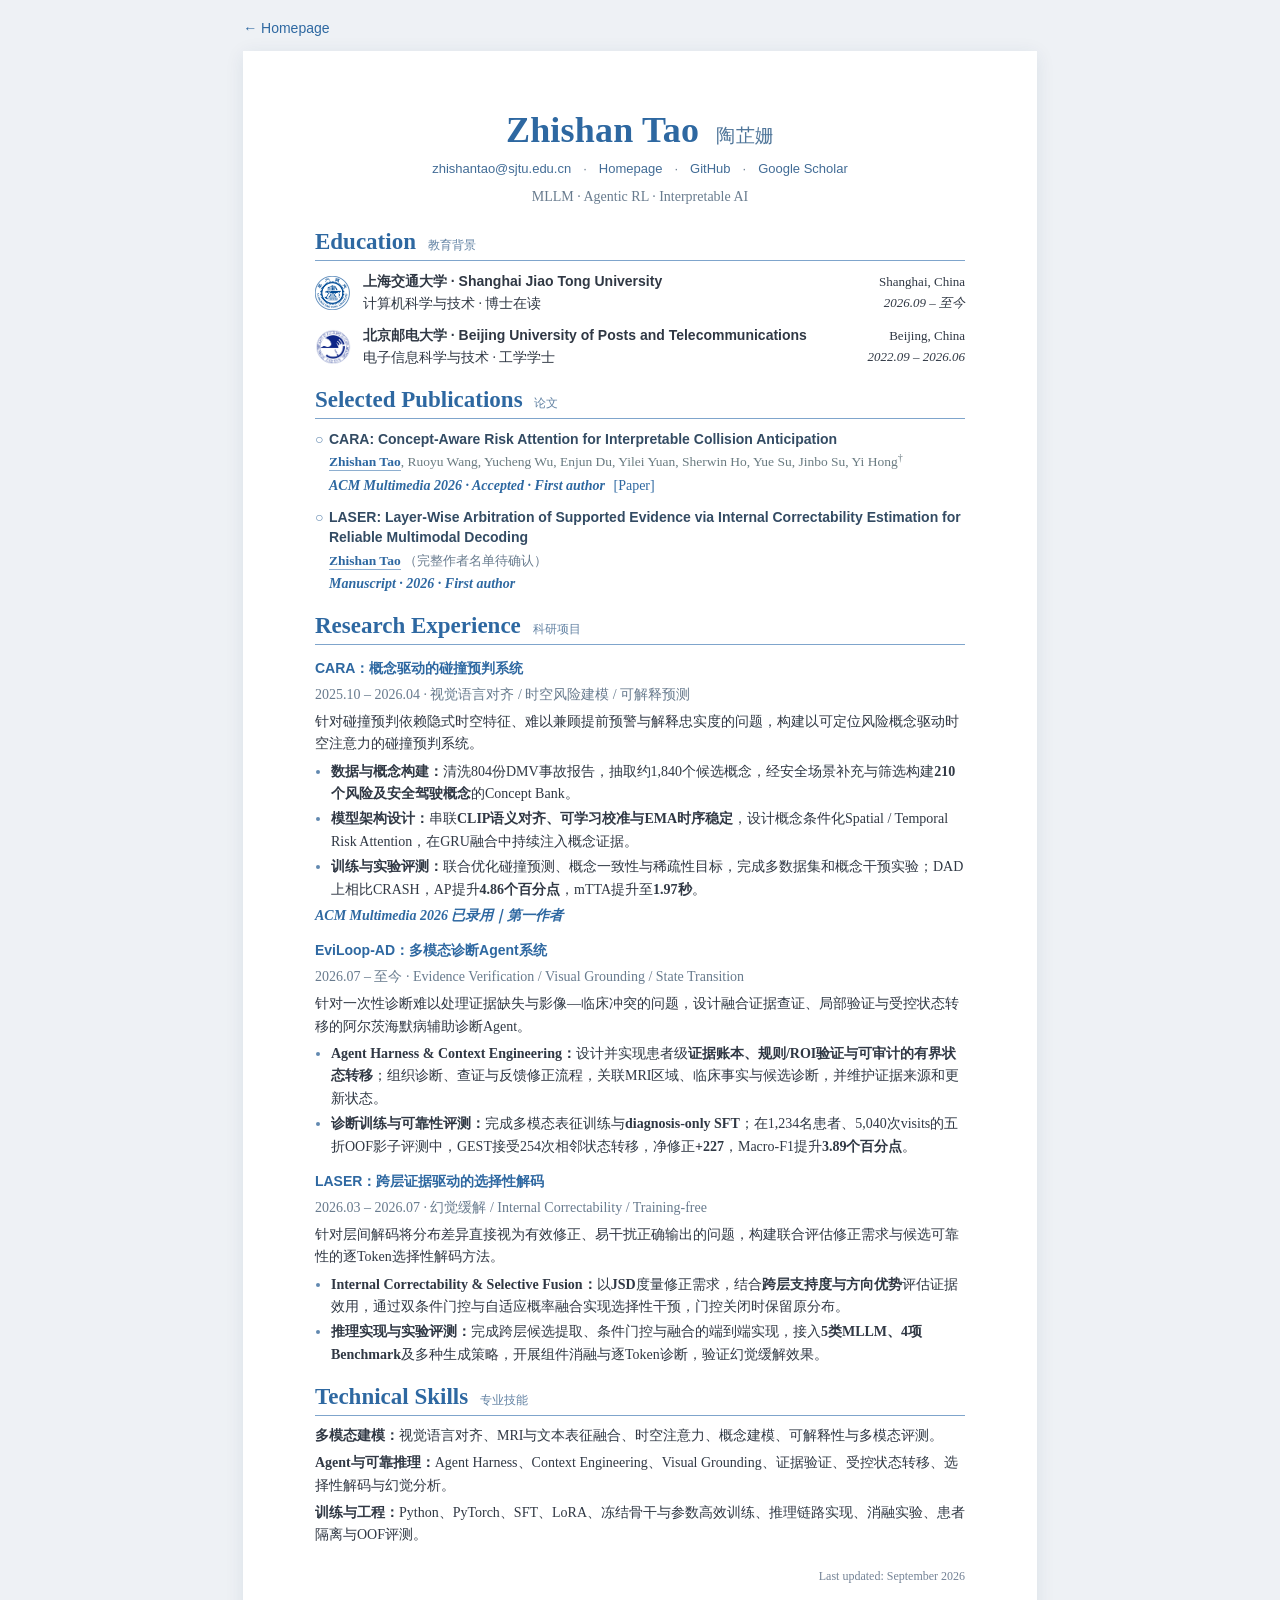
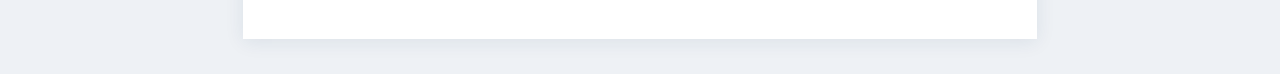
==== cv.html @ 146434f8 "Publish Zhishan Tao academic homepage" ====
<!doctype html>
<html lang="zh-CN">
<head>
  <meta charset="utf-8"><meta name="viewport" content="width=device-width, initial-scale=1">
  <meta name="description" content="陶芷姗 Zhishan Tao — 教育背景、论文、科研经历与专业技能。">
  <title>CV | Zhishan Tao</title>
  <link rel="icon" href="assets/favicon.svg"><link rel="stylesheet" href="styles.css">
</head>
<body class="resume-view">
<a class="skip-link" href="#main">跳转至简历</a>
<a class="resume-back" href="index.html">← Homepage</a>
<main id="main" class="resume-sheet">
  <header class="resume-header">
    <h1>Zhishan Tao <span>陶芷姗</span></h1>
    <div class="resume-contact"><a href="mailto:zhishantao@sjtu.edu.cn">zhishantao@sjtu.edu.cn</a><span aria-hidden="true">·</span><a href="index.html">Homepage</a><span aria-hidden="true">·</span><a href="https://github.com/Peach-mountain">GitHub</a><span aria-hidden="true">·</span><a href="https://scholar.google.com/citations?hl=zh-CN&amp;user=I8HT--kAAAAJ">Google Scholar</a></div>
    <p class="resume-focus">MLLM · Agentic RL · Interpretable AI</p>
  </header>
  <section class="resume-section">
    <h2>Education <span>教育背景</span></h2>
    <article class="resume-education"><img src="assets/sjtu-logo.png?v=blue-round" alt="上海交通大学校徽" width="36" height="36"><div><h3>上海交通大学 · Shanghai Jiao Tong University</h3><p>计算机科学与技术 · 博士在读</p></div><div class="resume-place">Shanghai, China<time>2026.09 – 至今</time></div></article>
    <article class="resume-education"><img src="assets/bupt-logo.png" alt="北京邮电大学校徽" width="36" height="36"><div><h3>北京邮电大学 · Beijing University of Posts and Telecommunications</h3><p>电子信息科学与技术 · 工学学士</p></div><div class="resume-place">Beijing, China<time>2022.09 – 2026.06</time></div></article>
  </section>
  <section class="resume-section">
    <h2>Selected Publications <span>论文</span></h2>
    <article class="resume-publication">
      <h3><a href="projects/cara.html">CARA: Concept-Aware Risk Attention for Interpretable Collision Anticipation</a></h3>
      <p class="authors"><strong>Zhishan Tao</strong>, Ruoyu Wang, Yucheng Wu, Enjun Du, Yilei Yuan, Sherwin Ho, Yue Su, Jinbo Su, Yi Hong<sup title="Corresponding author">†</sup></p>
      <p class="venue">ACM Multimedia 2026 · Accepted · First author <a href="https://doi.org/10.1145/3767308.3835419">[Paper]</a></p>
    </article>
    <article class="resume-publication">
      <h3><a href="projects/laser.html">LASER: Layer-Wise Arbitration of Supported Evidence via Internal Correctability Estimation for Reliable Multimodal Decoding</a></h3>
      <p class="authors"><strong>Zhishan Tao</strong> <span class="author-status">（完整作者名单待确认）</span></p>
      <p class="venue">Manuscript · 2026 · First author</p>
    </article>
  </section>
  <section class="resume-section">
    <h2>Research Experience <span>科研项目</span></h2>
    <article class="resume-project"><h3><a href="projects/cara.html">CARA：概念驱动的碰撞预判系统</a></h3><p class="section-note">2025.10 – 2026.04 · 视觉语言对齐 / 时空风险建模 / 可解释预测</p><p>针对碰撞预判依赖隐式时空特征、难以兼顾提前预警与解释忠实度的问题，构建以可定位风险概念驱动时空注意力的碰撞预判系统。</p><ul><li><strong>数据与概念构建：</strong>清洗804份DMV事故报告，抽取约1,840个候选概念，经安全场景补充与筛选构建<strong>210个风险及安全驾驶概念</strong>的Concept Bank。</li><li><strong>模型架构设计：</strong>串联<strong>CLIP语义对齐、可学习校准与EMA时序稳定</strong>，设计概念条件化Spatial / Temporal Risk Attention，在GRU融合中持续注入概念证据。</li><li><strong>训练与实验评测：</strong>联合优化碰撞预测、概念一致性与稀疏性目标，完成多数据集和概念干预实验；DAD上相比CRASH，AP提升<strong>4.86个百分点</strong>，mTTA提升至<strong>1.97秒</strong>。</li></ul><p class="venue">ACM Multimedia 2026 已录用｜第一作者</p></article>
<article class="resume-project"><h3><a href="projects/eviloop-ad.html">EviLoop-AD：多模态诊断Agent系统</a></h3><p class="section-note">2026.07 – 至今 · Evidence Verification / Visual Grounding / State Transition</p><p>针对一次性诊断难以处理证据缺失与影像—临床冲突的问题，设计融合证据查证、局部验证与受控状态转移的阿尔茨海默病辅助诊断Agent。</p><ul><li><strong>Agent Harness &amp; Context Engineering：</strong>设计并实现患者级<strong>证据账本、规则/ROI验证与可审计的有界状态转移</strong>；组织诊断、查证与反馈修正流程，关联MRI区域、临床事实与候选诊断，并维护证据来源和更新状态。</li><li><strong>诊断训练与可靠性评测：</strong>完成多模态表征训练与<strong>diagnosis-only SFT</strong>；在1,234名患者、5,040次visits的五折OOF影子评测中，GEST接受254次相邻状态转移，净修正<strong>+227</strong>，Macro-F1提升<strong>3.89个百分点</strong>。</li></ul></article>
<article class="resume-project"><h3><a href="projects/laser.html">LASER：跨层证据驱动的选择性解码</a></h3><p class="section-note">2026.03 – 2026.07 · 幻觉缓解 / Internal Correctability / Training-free</p><p>针对层间解码将分布差异直接视为有效修正、易干扰正确输出的问题，构建联合评估修正需求与候选可靠性的逐Token选择性解码方法。</p><ul><li><strong>Internal Correctability &amp; Selective Fusion：</strong>以<strong>JSD</strong>度量修正需求，结合<strong>跨层支持度与方向优势</strong>评估证据效用，通过双条件门控与自适应概率融合实现选择性干预，门控关闭时保留原分布。</li><li><strong>推理实现与实验评测：</strong>完成跨层候选提取、条件门控与融合的端到端实现，接入<strong>5类MLLM、4项Benchmark</strong>及多种生成策略，开展组件消融与逐Token诊断，验证幻觉缓解效果。</li></ul></article>
  </section>
  <section class="resume-section resume-skills">
    <h2>Technical Skills <span>专业技能</span></h2>
    <p><strong>多模态建模：</strong>视觉语言对齐、MRI与文本表征融合、时空注意力、概念建模、可解释性与多模态评测。</p><p><strong>Agent与可靠推理：</strong>Agent Harness、Context Engineering、Visual Grounding、证据验证、受控状态转移、选择性解码与幻觉分析。</p><p><strong>训练与工程：</strong>Python、PyTorch、SFT、LoRA、冻结骨干与参数高效训练、推理链路实现、消融实验、患者隔离与OOF评测。</p>
  </section>
  <footer class="resume-footer">Last updated: September 2026</footer>
</main>
</body>
</html>
---- styles.css ----
:root {
  color-scheme: light;
  --ink: #3e494c; --muted: #6d7a7d;
  --accent: #3e7178; --accent-hover: #28565e;
  --accent-soft: #f1f6f6; --line: #dce6e7;
  --hand: "Segoe Print", "Bradley Hand", "Comic Sans MS", cursive;
  --sans: -apple-system, BlinkMacSystemFont, "Segoe UI", "Microsoft YaHei", Arial, sans-serif;
  --serif: Georgia, "Times New Roman", "Noto Serif CJK SC", "SimSun", serif;
}
* { box-sizing: border-box; }
html { scroll-behavior: smooth; scroll-padding-top: 90px; }
body { margin: 0; background: #fff; color: var(--ink); font: 17px/1.75 var(--sans); -webkit-font-smoothing: antialiased; }
a { color: var(--accent); text-decoration: none; text-underline-offset: 3px; }
a:hover { text-decoration: underline; color: var(--accent-hover); }
a:focus-visible, button:focus-visible { outline: 2px solid var(--accent); outline-offset: 4px; }
button { font: inherit; }
img { display: block; max-width: 100%; height: auto; }
sup { font-size: .75em; line-height: 0; }
.skip-link { position: fixed; top: -70px; left: 20px; z-index: 10; padding: 8px 15px; background: #fff; }
.skip-link:focus { top: 8px; }
.masthead { position: sticky; top: 0; background: #fff; z-index: 5; border-bottom: 1px solid #edf2f3; }
.nav-inner { max-width: 1090px; margin: auto; min-height: 70px; display: flex; align-items: center; gap: 30px; }
.brand { width: 236px; flex-shrink: 0; font: italic 700 18px/1.5 var(--hand); color: #526e73; white-space: nowrap; }
.navigation { display: flex; gap: 32px; align-items: center; flex-wrap: wrap; }
.navigation a { font: italic 19px/1.5 var(--hand); color: #4c7077; }
.layout { max-width: 1090px; margin: 36px auto 0; display: grid; grid-template-columns: 210px minmax(0, 1fr); gap: 56px; }
.content { min-width: 0; }
.author { position: sticky; top: 104px; align-self: start; }
.portrait { width: 174px; height: 174px; object-fit: cover; object-position: center 28%; border-radius: 50%; padding: 4px; border: 1px solid var(--line); }
.author h1 { font-size: 24px; line-height: 1.4; margin: 17px 0 2px; color: #33494e; }
.chinese-name { font-size: 15px; font-weight: 400; letter-spacing: 1px; color: var(--muted); white-space: nowrap; }
.author .bio { font-size: 15px; line-height: 1.75; margin: 10px 0 17px; }
.author-links { list-style: none; margin: 0; padding: 0; font-size: 15px; line-height: 2.3; }
.author-links a { color: #4f656b; }
.author-links svg { width: 15px; height: 15px; display: inline-block; margin-right: 8px; vertical-align: -2px; fill: none; stroke: currentColor; stroke-width: 1.6; }
.welcome { font: italic 700 31px/1.5 var(--hand); text-align: center; color: #426f79; margin: 0 0 26px; letter-spacing: -.5px; }
.intro p { margin: 0 0 10px; font-size: 17px; line-height: 1.85; }
.intro strong { font-weight: 650; }
.section { margin-top: 30px; }
.section h2 { position: relative; font-size: 27px; font-weight: 750; line-height: 1.4; letter-spacing: -.35px; margin: 0 0 17px; padding-bottom: 8px; border-bottom: 1px solid var(--line); color: #365f69; }
.section h2::after { content: ""; position: absolute; bottom: -1px; left: 0; width: 40px; height: 2px; background: #789fa7; }
.news-item { padding: 8px 12px; background: linear-gradient(90deg, #edf4f5, #fff); border-radius: 4px; font-size: 15px; }
.news-date { font-weight: 650; margin-right: 14px; color: #587981; }
.education-grid { display: grid; grid-template-columns: 1fr 1fr; gap: 14px; }
.education-card { background: #f6f9fa; border: 1px solid #e6edef; border-radius: 10px; padding: 17px 15px; display: flex; gap: 13px; align-items: flex-start; }
.school-logo { width: 58px; height: 58px; object-fit: contain; flex: 0 0 58px; border-radius: 50%; }
.education-card h3 { font-size: 15px; line-height: 1.5; font-weight: 700; color: #354b51; margin: 0 0 5px; }
.education-card p { font-size: 13.5px; line-height: 1.65; margin: 3px 0 0; color: #607379; }
.education-card .date { font-size: 12.5px; color: #73838a; margin-bottom: 6px; font-variant-numeric: tabular-nums; }
.section-note { font-size: 14px; color: var(--muted); margin: -7px 0 12px; line-height: 1.7; }
.section-note span { margin: 0 5px; color: #8b9ea3; }
.filters { display: flex; gap: 7px; flex-wrap: wrap; margin: 0 0 18px; }
.filter { border: 1px solid #d6e2e5; background: #fff; color: #58727a; border-radius: 20px; padding: 4px 14px; font-size: 13.5px; line-height: 1.65; cursor: pointer; }
.filter:hover { background: #edf4f5; }
.filter[aria-pressed="true"] { background: #426f79; color: #fff; border-color: #426f79; }
.research-list { display: grid; gap: 17px; }
.paper-card { position: relative; display: grid; grid-template-columns: 195px minmax(0, 1fr); gap: 21px; padding: 23px 18px 19px; border: 1px solid #dce6e8; border-radius: 8px; box-shadow: 0 2px 7px #17313b04; align-items: center; }
.paper-card.featured { background: #f5f9fa; border-color: #c5dadd; }
.paper-card::before { content: ""; position: absolute; left: 12px; top: 10px; width: 5px; height: 5px; border-radius: 50%; background: #7198a0; box-shadow: 9px 0 #afc8ce; }
.paper-card[hidden] { display: none; }
.paper-image { border-radius: 4px; background: #fff; overflow: hidden; display: flex; align-items: center; min-height: 118px; }
.paper-image img { width: 100%; object-fit: contain; }
.paper-content h3 { font-size: 17.5px; line-height: 1.5; color: #2f444b; margin: 0 0 8px; font-weight: 700; letter-spacing: -.15px; }
.paper-content h3 a { color: inherit; }
.authors { font-size: 14px; font-style: normal; line-height: 1.75; color: #6a7b81; margin: 0 0 8px; }
.authors strong { font-weight: 700; color: var(--accent); border-bottom: 1px solid #90b0b9; padding-bottom: 1px; }
.author-status { color: #73848b; font-size: 13px; }
.paper-summary { font-size: 14.5px; line-height: 1.7; margin: 0 0 8px; }
.venue { font-size: 14.5px; font-style: italic; font-weight: 650; color: #3e6975; margin: 0 0 8px; }
.venue-detail { font-size: 13.5px; font-weight: 400; color: #70838a; font-style: normal; }
.paper-links { display: flex; flex-wrap: wrap; gap: 13px; font-size: 14px; line-height: 1.75; }
.code-status { color: #727f85; font-size: 13px; margin: 6px 0 0; }
.contact-note { font-size: 15px; line-height: 1.9; }
.footer { max-width: 1090px; margin: 46px auto 0; border-top: 1px solid var(--line); padding: 20px 0 28px; font-size: 13px; color: #76878e; }
.footer p { margin: 2px 0; }

/* Research pages: preserve figure viewing and audit details. */
.project-page { max-width: 960px; margin: 35px auto 70px; }
.back-link { font-size: 15px; }
.project-header { text-align: center; margin: 27px 0 30px; }
.project-kicker { font-size: 14px; letter-spacing: 2px; color: var(--accent); text-transform: uppercase; }
.project-header h1 { font-size: 34px; line-height: 1.35; color: #334d56; margin: 10px auto 15px; max-width: 850px; }
.project-header .subtitle { font-size: 17px; color: var(--muted); margin: 8px 0; }
.project-actions { display: flex; justify-content: center; gap: 15px; margin-top: 14px; font-size: 16px; }
.project-page h2 { font-size: 26px; color: #365f69; margin: 32px 0 13px; border-bottom: 1px solid var(--line); padding-bottom: 7px; }
.project-page h3 { font-size: 19px; margin-bottom: 7px; }
.project-page p, .project-page li { font-size: 17px; }
.project-page li { margin-bottom: 12px; }
.project-page ul { padding-left: 23px; }
.figure { margin: 24px 0; background: #fff; padding: 15px; border: 1px solid var(--line); border-radius: 9px; }
.figure figcaption { font-size: 14px; line-height: 1.7; color: #6c7f86; text-align: center; margin: 12px 10px 0; }
.figure a { display: block; cursor: zoom-in; }
.metrics { display: grid; grid-template-columns: repeat(3, minmax(0, 1fr)); gap: 13px; margin: 22px 0; }
.metric { padding: 18px; background: var(--accent-soft); border-radius: 8px; text-align: center; }
.metric strong { font: 600 30px/1.4 Georgia, serif; color: var(--accent); display: block; }
.metric span { font-size: 14px; color: var(--muted); }
.note { padding: 13px 17px; background: #f3f7f8; border-left: 3px solid #9bb6bf; font-size: 15px !important; color: #5e7780; }
.flow { display: grid; grid-template-columns: repeat(4, 1fr); gap: 16px; margin: 25px 0 12px; }
.flow-step { position: relative; background: #f2f7f8; border: 1px solid #d6e4e8; border-radius: 8px; padding: 18px 13px; text-align: center; font-size: 14px; }
.flow-step:not(:last-child)::after { content: "→"; position: absolute; right: -15px; top: 40%; color: #85a0a8; }
.flow-step small { display: block; font-size: 12px; letter-spacing: 1px; color: #728b95; }
.flow-step strong { display: block; font-size: 16px; margin: 5px 0; }
.feedback { border: 1px dashed #a4bec6; background: #f8fbfc; padding: 12px; text-align: center; border-radius: 7px; font-size: 15px; color: #5b7c88; }
.table-wrap { overflow-x: auto; }
table { border-collapse: collapse; width: 100%; font-size: 16px; }
th, td { padding: 10px 14px; text-align: left; border-bottom: 1px solid var(--line); }
th { background: #f4f8f9; font-weight: 600; }
.image-dialog { border: 0; padding: 45px 15px 15px; width: min(96vw, 1600px); max-height: 94vh; border-radius: 9px; background: #fff; }
.image-dialog::backdrop { background: #1e2c3599; }
.image-dialog img { max-height: 80vh; margin: auto; object-fit: contain; }
.close-dialog { position: absolute; right: 12px; top: 6px; border: 0; background: transparent; font-size: 29px; cursor: pointer; color: var(--accent); }
.dialog-caption { text-align: center; font-size: 14px; margin: 8px 0 0; }

/* CV: standalone paper view without a print control. */
.resume-view { --accent: #2e68a1; --accent-hover: #174a7d; --muted: #687b8e; background: #eef1f5; color: #303844; font: 15px/1.6 var(--serif); }
.resume-back { display: block; width: min(210mm, calc(100% - 40px)); margin: 18px auto 12px; font: 14px/1.5 var(--sans); }
.resume-sheet { width: 210mm; min-height: 297mm; margin: 0 auto 35px; padding: 15mm 19mm 14mm; background: #fff; box-shadow: 0 3px 18px #183a6016; }
.resume-header { text-align: center; margin: 0 0 19px; }
.resume-header h1 { margin: 0 0 6px; font: 700 36px/1.25 var(--serif); color: #2e68a1; letter-spacing: .2px; }
.resume-header h1 span { font: 400 19px/1.3 var(--sans); margin-left: 8px; color: #50769a; }
.resume-contact { display: flex; justify-content: center; flex-wrap: wrap; gap: 5px 12px; margin: 3px 0; font: 13px/1.6 var(--sans); color: #687b8e; }
.resume-contact a { color: #426c96; }
.resume-focus { font-size: 14px; color: #687b8e; margin: 7px 0 0; }
.resume-section { margin: 17px 0 0; }
.resume-section h2 { margin: 0 0 9px; border-bottom: 1px solid #7fa5cc; padding: 0 0 3px; font: 700 23px/1.25 var(--serif); color: #2e68a1; }
.resume-section h2 span { margin-left: 6px; color: #6282a3; font: 400 12px/1.3 var(--sans); }
.resume-education { display: grid; grid-template-columns: 38px minmax(0, 1fr) auto; column-gap: 10px; margin: 10px 0; align-items: center; }
.resume-education img { width: 36px; height: 36px; object-fit: contain; }
.resume-education h3 { margin: 0; font: 700 14px/1.5 var(--sans); }
.resume-education p { margin: 1px 0 0; font-size: 14px; }
.resume-place { text-align: right; font-size: 13px; }
.resume-place time { display: block; font-style: italic; white-space: nowrap; }
.resume-publication { margin: 10px 0 0; padding-left: 14px; position: relative; }
.resume-publication::before { content: "○"; position: absolute; left: 0; top: 0; color: #6289b0; font-size: 14px; }
.resume-publication h3 { font: 700 14px/1.45 var(--sans); margin: 0 0 3px; }
.resume-publication h3 a { color: #334b63; }
.resume-publication p { margin: 2px 0; font-size: 14px; }
.resume-publication .authors { font-size: 13.5px; line-height: 1.5; }
.resume-publication .venue { font-size: 14px; }
.resume-publication .venue a { margin-left: 5px; font-style: normal; font-weight: 400; }
.resume-project { margin: 13px 0; }
.resume-project-title { display: flex; align-items: baseline; justify-content: space-between; gap: 10px; }
.resume-project h3 { margin: 0; font: 700 14px/1.5 var(--sans); }
.resume-project time { font-size: 13px; white-space: nowrap; font-style: italic; color: #617991; }
.resume-project p { margin: 4px 0; font-size: 14px; }
.resume-project ul { margin: 5px 0 0; padding-left: 16px; font-size: 14px; }
.resume-project li { margin: 3px 0; }
.resume-project li::marker { color: #6289b0; }
.resume-skills p { margin: 5px 0; font-size: 14px; }
.resume-footer { text-align: right; margin-top: 20px; font-size: 12px; color: #738295; }

.resume-view .authors strong { border-bottom-color: #8eafd0; }
.resume-view .venue { color: var(--accent); }
.resume-view .author-status { color: #687b8e; }

@media (min-width: 1400px) {
  .nav-inner, .layout, .footer { max-width: 1160px; }
  .layout { gap: 66px; grid-template-columns: 220px minmax(0, 1fr); }
  .brand { width: 256px; }
}
@media (max-width: 1150px) {
  .nav-inner, .layout, .footer { margin-left: 32px; margin-right: 32px; }
  .layout { gap: 36px; grid-template-columns: 190px minmax(0, 1fr); }
  .brand { width: 196px; }
  .navigation { gap: 25px; }
  .paper-card { grid-template-columns: 175px minmax(0, 1fr); gap: 17px; }
  .project-page { margin-left: 32px; margin-right: 32px; }
  .school-logo { width: 48px; height: 48px; flex-basis: 48px; }
}
@media (max-width: 800px) {
  .nav-inner { gap: 20px; min-height: 65px; }
  .brand { width: auto; flex: 1; font-size: 17px; }
  .navigation { gap: 19px; }
  .navigation a { font-size: 17px; }
  .layout { grid-template-columns: 160px minmax(0, 1fr); gap: 28px; }
  .portrait { width: 145px; height: 145px; }
  .author h1 { font-size: 20px; }
  .author-links { font-size: 14px; }
  .paper-card { grid-template-columns: 1fr; }
  .paper-image { height: 155px; max-width: 320px; margin: auto; }
  .paper-image img { max-height: 155px; }
  .education-grid { grid-template-columns: 1fr; }
  .welcome { font-size: 27px; }
  .flow { grid-template-columns: 1fr 1fr; }
  .flow-step:nth-child(2)::after { display: none; }
  .resume-sheet { width: calc(100% - 36px); padding: 35px 32px; min-height: 0; }
}
@media (max-width: 600px) {
  .nav-inner { margin: 0 20px; display: block; padding: 12px 0; }
  .brand { display: block; margin-bottom: 7px; font-size: 18px; }
  .navigation { gap: 22px; }
  .navigation a { font-size: 16px; }
  .layout { display: block; margin: 24px 22px 0; }
  .author { position: static; display: grid; grid-template-columns: 94px 1fr; column-gap: 18px; padding-bottom: 23px; border-bottom: 1px solid var(--line); margin-bottom: 25px; }
  .portrait { width: 94px; height: 94px; grid-row: 1/4; }
  .author h1 { margin: 1px 0; font-size: 24px; }
  .author .bio { font-size: 14px; line-height: 1.5; margin: 5px 0; }
  .author-links { grid-column: 2; font-size: 14px; line-height: 1.9; }
  .author-links li.location { display: none; }
  .welcome { text-align: left; font-size: 26px; margin-bottom: 20px; }
  .intro p { font-size: 16px; margin-bottom: 12px; }
  .section { margin-top: 26px; }
  .section h2 { font-size: 26px; }
  .school-logo { width: 54px; height: 54px; flex-basis: 54px; }
  .paper-card { padding: 23px 17px 18px; gap: 14px; }
  .paper-image { height: 160px; max-width: 100%; width: 100%; }
  .paper-image img { max-height: 160px; }
  .paper-content h3 { font-size: 17px; }
  .footer { margin: 36px 22px 0; }
  .project-page { margin: 25px 20px 40px; }
  .project-header h1 { font-size: 28px; }
  .project-header .subtitle { font-size: 15px; }
  .metrics { gap: 7px; }
  .metric { padding: 15px 6px; }
  .metric strong { font-size: 26px; }
  .metric span { font-size: 12px; }
  .project-page p, .project-page li { font-size: 16px; }
  .figure { padding: 7px; }
  .flow { gap: 13px; }
  .flow-step { padding: 14px 8px; }
  .flow-step strong { font-size: 14px; }
  .project-actions { flex-wrap: wrap; }
  .news-date { display: block; }
  .resume-sheet { width: calc(100% - 24px); padding: 28px 20px; }
  .resume-header h1 { font-size: 31px; }
  .resume-header h1 span { display: block; margin: 5px 0 0; font-size: 17px; }
  .resume-contact { font-size: 12px; gap: 4px 10px; overflow-wrap: anywhere; }
  .resume-section h2 { font-size: 23px; }
  .resume-education { grid-template-columns: 32px minmax(0, 1fr); gap: 6px 10px; }
  .resume-education img { width: 30px; height: 30px; }
  .resume-place { grid-column: 2; text-align: left; }
  .resume-place time { display: inline; margin-left: 6px; }
  .resume-project-title { flex-wrap: wrap; gap: 2px; }
}
@media (prefers-reduced-motion: reduce) { html { scroll-behavior: auto; } }
@media print {
  .masthead, .author, .footer, .filters, .back-link, .project-actions, .image-dialog, .resume-back { display: none; }
  .layout { display: block; margin: 0; }
  .project-page { max-width: none; margin: 0; }
  .paper-card, .figure, .resume-project, .resume-education, .resume-publication { break-inside: avoid; box-shadow: none; }
  .welcome { display: none; }
  .section h2, .project-page h2, .resume-section h2 { break-after: avoid; }
  .resume-view { background: #fff; }
  .resume-sheet { width: auto; min-height: 0; margin: 0; padding: 0; box-shadow: none; }
  .resume-section { margin-top: 14px; }
  .resume-header { margin-bottom: 14px; }
  .resume-header h1 { font-size: 26pt; }
  .resume-project p, .resume-project ul, .resume-skills p { font-size: 10pt; }
  @page { size: A4; margin: 15mm 18mm; }
}
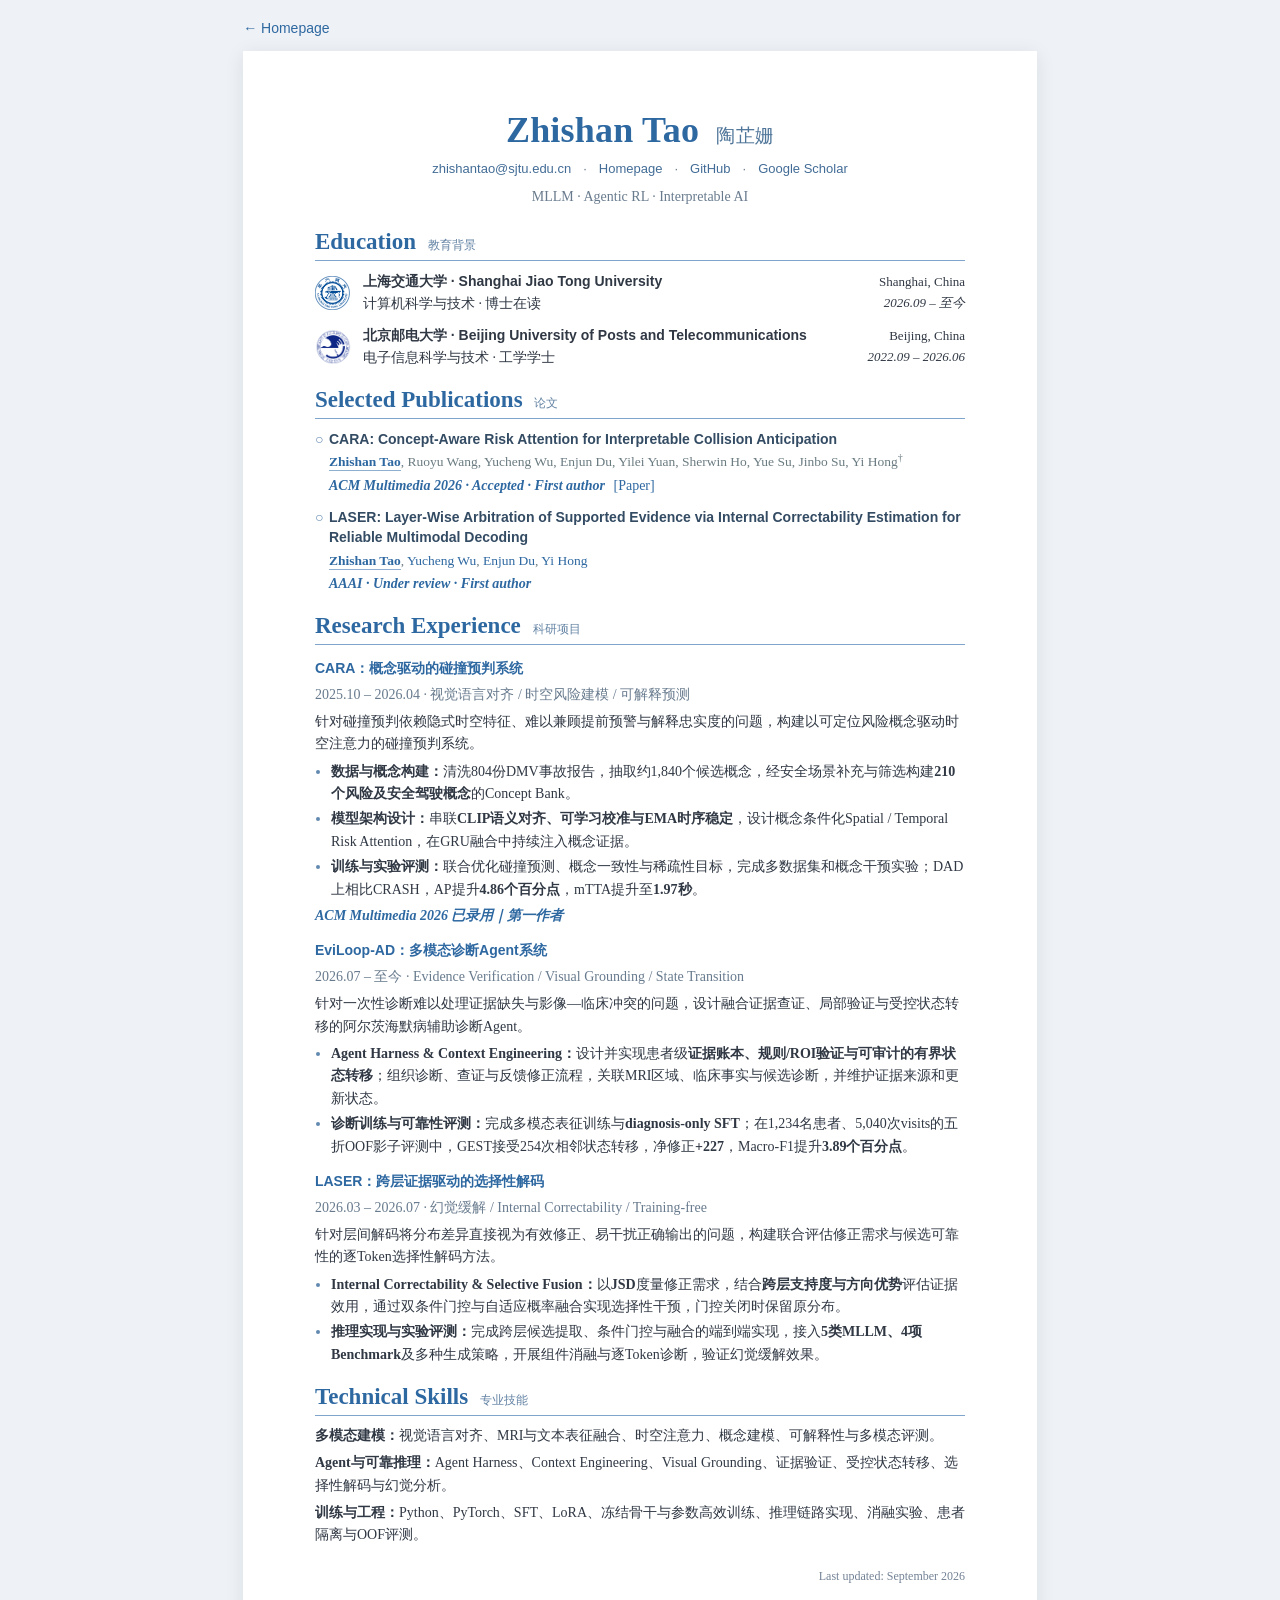
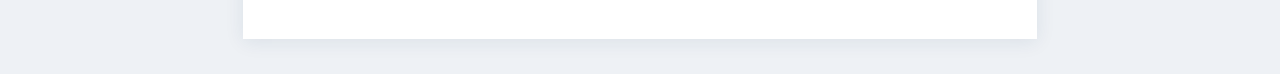
==== commit ceebac6e: "Update LASER authors and AAAI review status" ====
--- a/cv.html
+++ b/cv.html
@@ -29,8 +29,8 @@
     </article>
     <article class="resume-publication">
       <h3><a href="projects/laser.html">LASER: Layer-Wise Arbitration of Supported Evidence via Internal Correctability Estimation for Reliable Multimodal Decoding</a></h3>
-      <p class="authors"><strong>Zhishan Tao</strong> <span class="author-status">（完整作者名单待确认）</span></p>
-      <p class="venue">Manuscript · 2026 · First author</p>
+      <p class="authors"><strong><a href="https://openreview.net/profile?id=~Zhishan_Tao1">Zhishan Tao</a></strong>, <a href="https://openreview.net/profile?id=~Yucheng_Wu3">Yucheng Wu</a>, <a href="https://openreview.net/profile?id=~Enjun_Du1">Enjun Du</a>, <a href="https://openreview.net/profile?id=~Yi_Hong2">Yi Hong</a></p>
+      <p class="venue">AAAI · Under review · First author</p>
     </article>
   </section>
   <section class="resume-section">
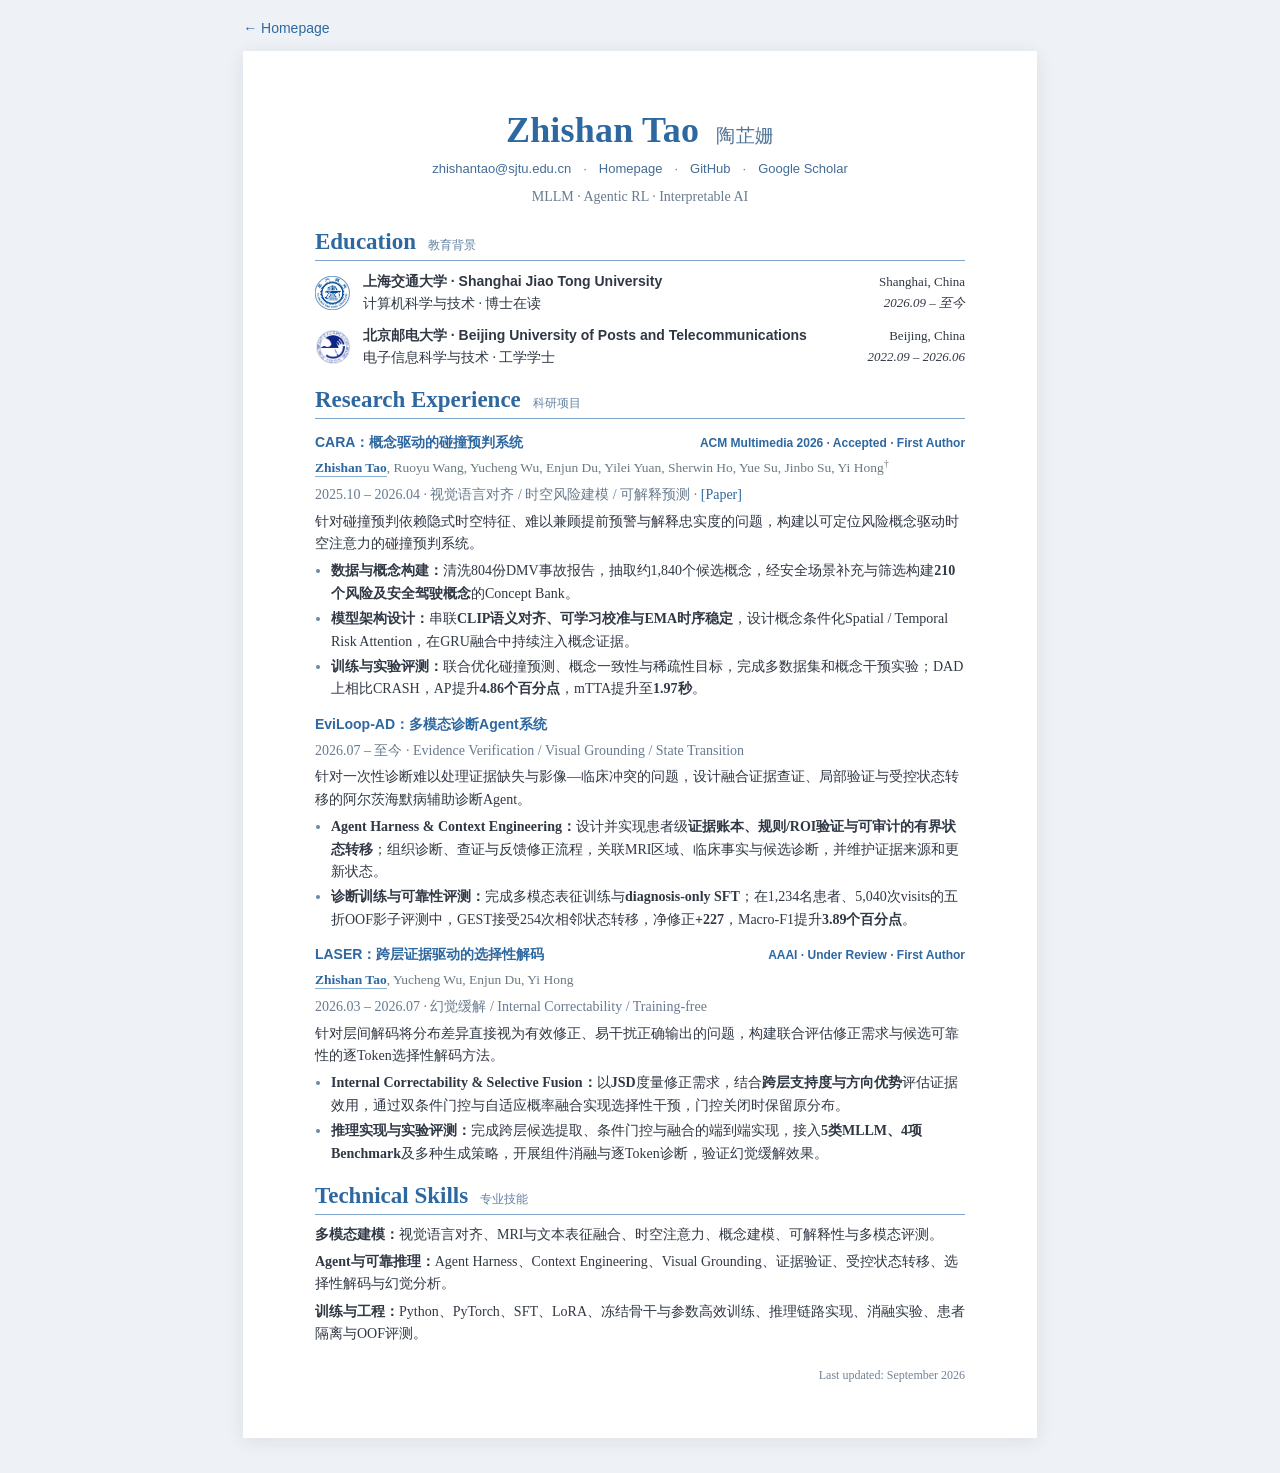
==== commit 2a84d0bc: "Integrate CV publications and refine homepage layout and awards" ====
--- a/cv.html
+++ b/cv.html
@@ -21,23 +21,10 @@
     <article class="resume-education"><img src="assets/bupt-logo.png" alt="北京邮电大学校徽" width="36" height="36"><div><h3>北京邮电大学 · Beijing University of Posts and Telecommunications</h3><p>电子信息科学与技术 · 工学学士</p></div><div class="resume-place">Beijing, China<time>2022.09 – 2026.06</time></div></article>
   </section>
   <section class="resume-section">
-    <h2>Selected Publications <span>论文</span></h2>
-    <article class="resume-publication">
-      <h3><a href="projects/cara.html">CARA: Concept-Aware Risk Attention for Interpretable Collision Anticipation</a></h3>
-      <p class="authors"><strong>Zhishan Tao</strong>, Ruoyu Wang, Yucheng Wu, Enjun Du, Yilei Yuan, Sherwin Ho, Yue Su, Jinbo Su, Yi Hong<sup title="Corresponding author">†</sup></p>
-      <p class="venue">ACM Multimedia 2026 · Accepted · First author <a href="https://doi.org/10.1145/3767308.3835419">[Paper]</a></p>
-    </article>
-    <article class="resume-publication">
-      <h3><a href="projects/laser.html">LASER: Layer-Wise Arbitration of Supported Evidence via Internal Correctability Estimation for Reliable Multimodal Decoding</a></h3>
-      <p class="authors"><strong><a href="https://openreview.net/profile?id=~Zhishan_Tao1">Zhishan Tao</a></strong>, <a href="https://openreview.net/profile?id=~Yucheng_Wu3">Yucheng Wu</a>, <a href="https://openreview.net/profile?id=~Enjun_Du1">Enjun Du</a>, <a href="https://openreview.net/profile?id=~Yi_Hong2">Yi Hong</a></p>
-      <p class="venue">AAAI · Under review · First author</p>
-    </article>
-  </section>
-  <section class="resume-section">
     <h2>Research Experience <span>科研项目</span></h2>
-    <article class="resume-project"><h3><a href="projects/cara.html">CARA：概念驱动的碰撞预判系统</a></h3><p class="section-note">2025.10 – 2026.04 · 视觉语言对齐 / 时空风险建模 / 可解释预测</p><p>针对碰撞预判依赖隐式时空特征、难以兼顾提前预警与解释忠实度的问题，构建以可定位风险概念驱动时空注意力的碰撞预判系统。</p><ul><li><strong>数据与概念构建：</strong>清洗804份DMV事故报告，抽取约1,840个候选概念，经安全场景补充与筛选构建<strong>210个风险及安全驾驶概念</strong>的Concept Bank。</li><li><strong>模型架构设计：</strong>串联<strong>CLIP语义对齐、可学习校准与EMA时序稳定</strong>，设计概念条件化Spatial / Temporal Risk Attention，在GRU融合中持续注入概念证据。</li><li><strong>训练与实验评测：</strong>联合优化碰撞预测、概念一致性与稀疏性目标，完成多数据集和概念干预实验；DAD上相比CRASH，AP提升<strong>4.86个百分点</strong>，mTTA提升至<strong>1.97秒</strong>。</li></ul><p class="venue">ACM Multimedia 2026 已录用｜第一作者</p></article>
+    <article class="resume-project"><div class="resume-project-title"><h3><a href="projects/cara.html">CARA：概念驱动的碰撞预判系统</a></h3><span class="resume-project-status">ACM Multimedia 2026 · Accepted · First Author</span></div><p class="authors"><strong><a href="https://openreview.net/profile?id=~Zhishan_Tao1">Zhishan Tao</a></strong>, Ruoyu Wang, Yucheng Wu, Enjun Du, Yilei Yuan, Sherwin Ho, Yue Su, Jinbo Su, Yi Hong<sup title="Corresponding author">†</sup></p><p class="section-note">2025.10 – 2026.04 · 视觉语言对齐 / 时空风险建模 / 可解释预测 · <a href="https://doi.org/10.1145/3767308.3835419">[Paper]</a></p><p>针对碰撞预判依赖隐式时空特征、难以兼顾提前预警与解释忠实度的问题，构建以可定位风险概念驱动时空注意力的碰撞预判系统。</p><ul><li><strong>数据与概念构建：</strong>清洗804份DMV事故报告，抽取约1,840个候选概念，经安全场景补充与筛选构建<strong>210个风险及安全驾驶概念</strong>的Concept Bank。</li><li><strong>模型架构设计：</strong>串联<strong>CLIP语义对齐、可学习校准与EMA时序稳定</strong>，设计概念条件化Spatial / Temporal Risk Attention，在GRU融合中持续注入概念证据。</li><li><strong>训练与实验评测：</strong>联合优化碰撞预测、概念一致性与稀疏性目标，完成多数据集和概念干预实验；DAD上相比CRASH，AP提升<strong>4.86个百分点</strong>，mTTA提升至<strong>1.97秒</strong>。</li></ul></article>
 <article class="resume-project"><h3><a href="projects/eviloop-ad.html">EviLoop-AD：多模态诊断Agent系统</a></h3><p class="section-note">2026.07 – 至今 · Evidence Verification / Visual Grounding / State Transition</p><p>针对一次性诊断难以处理证据缺失与影像—临床冲突的问题，设计融合证据查证、局部验证与受控状态转移的阿尔茨海默病辅助诊断Agent。</p><ul><li><strong>Agent Harness &amp; Context Engineering：</strong>设计并实现患者级<strong>证据账本、规则/ROI验证与可审计的有界状态转移</strong>；组织诊断、查证与反馈修正流程，关联MRI区域、临床事实与候选诊断，并维护证据来源和更新状态。</li><li><strong>诊断训练与可靠性评测：</strong>完成多模态表征训练与<strong>diagnosis-only SFT</strong>；在1,234名患者、5,040次visits的五折OOF影子评测中，GEST接受254次相邻状态转移，净修正<strong>+227</strong>，Macro-F1提升<strong>3.89个百分点</strong>。</li></ul></article>
-<article class="resume-project"><h3><a href="projects/laser.html">LASER：跨层证据驱动的选择性解码</a></h3><p class="section-note">2026.03 – 2026.07 · 幻觉缓解 / Internal Correctability / Training-free</p><p>针对层间解码将分布差异直接视为有效修正、易干扰正确输出的问题，构建联合评估修正需求与候选可靠性的逐Token选择性解码方法。</p><ul><li><strong>Internal Correctability &amp; Selective Fusion：</strong>以<strong>JSD</strong>度量修正需求，结合<strong>跨层支持度与方向优势</strong>评估证据效用，通过双条件门控与自适应概率融合实现选择性干预，门控关闭时保留原分布。</li><li><strong>推理实现与实验评测：</strong>完成跨层候选提取、条件门控与融合的端到端实现，接入<strong>5类MLLM、4项Benchmark</strong>及多种生成策略，开展组件消融与逐Token诊断，验证幻觉缓解效果。</li></ul></article>
+<article class="resume-project"><div class="resume-project-title"><h3><a href="projects/laser.html">LASER：跨层证据驱动的选择性解码</a></h3><span class="resume-project-status">AAAI · Under Review · First Author</span></div><p class="authors"><strong><a href="https://openreview.net/profile?id=~Zhishan_Tao1">Zhishan Tao</a></strong>, Yucheng Wu, Enjun Du, Yi Hong</p><p class="section-note">2026.03 – 2026.07 · 幻觉缓解 / Internal Correctability / Training-free</p><p>针对层间解码将分布差异直接视为有效修正、易干扰正确输出的问题，构建联合评估修正需求与候选可靠性的逐Token选择性解码方法。</p><ul><li><strong>Internal Correctability &amp; Selective Fusion：</strong>以<strong>JSD</strong>度量修正需求，结合<strong>跨层支持度与方向优势</strong>评估证据效用，通过双条件门控与自适应概率融合实现选择性干预，门控关闭时保留原分布。</li><li><strong>推理实现与实验评测：</strong>完成跨层候选提取、条件门控与融合的端到端实现，接入<strong>5类MLLM、4项Benchmark</strong>及多种生成策略，开展组件消融与逐Token诊断，验证幻觉缓解效果。</li></ul></article>
   </section>
   <section class="resume-section resume-skills">
     <h2>Technical Skills <span>专业技能</span></h2>
--- a/styles.css
+++ b/styles.css
@@ -9,7 +9,7 @@
 }
 * { box-sizing: border-box; }
 html { scroll-behavior: smooth; scroll-padding-top: 90px; }
-body { margin: 0; background: #fff; color: var(--ink); font: 17px/1.75 var(--sans); -webkit-font-smoothing: antialiased; }
+body { margin: 0; background: #fff; color: var(--ink); font: 19px/1.75 var(--sans); -webkit-font-smoothing: antialiased; }
 a { color: var(--accent); text-decoration: none; text-underline-offset: 3px; }
 a:hover { text-decoration: underline; color: var(--accent-hover); }
 a:focus-visible, button:focus-visible { outline: 2px solid var(--accent); outline-offset: 4px; }
@@ -19,33 +19,33 @@
 .skip-link { position: fixed; top: -70px; left: 20px; z-index: 10; padding: 8px 15px; background: #fff; }
 .skip-link:focus { top: 8px; }
 .masthead { position: sticky; top: 0; background: #fff; z-index: 5; border-bottom: 1px solid #edf2f3; }
-.nav-inner { max-width: 1090px; margin: auto; min-height: 70px; display: flex; align-items: center; gap: 30px; }
+.nav-inner { max-width: min(1280px, calc(100% - 64px)); margin: auto; min-height: 70px; display: flex; align-items: center; gap: 30px; }
 .brand { width: 236px; flex-shrink: 0; font: italic 700 18px/1.5 var(--hand); color: #526e73; white-space: nowrap; }
 .navigation { display: flex; gap: 32px; align-items: center; flex-wrap: wrap; }
 .navigation a { font: italic 19px/1.5 var(--hand); color: #4c7077; }
-.layout { max-width: 1090px; margin: 36px auto 0; display: grid; grid-template-columns: 210px minmax(0, 1fr); gap: 56px; }
+.layout { max-width: min(1280px, calc(100% - 64px)); margin: 36px auto 0; display: grid; grid-template-columns: 210px minmax(0, 1fr); gap: 40px; }
 .content { min-width: 0; }
 .author { position: sticky; top: 104px; align-self: start; }
 .portrait { width: 174px; height: 174px; object-fit: cover; object-position: center 28%; border-radius: 50%; padding: 4px; border: 1px solid var(--line); }
 .author h1 { font-size: 24px; line-height: 1.4; margin: 17px 0 2px; color: #33494e; }
 .chinese-name { font-size: 15px; font-weight: 400; letter-spacing: 1px; color: var(--muted); white-space: nowrap; }
-.author .bio { font-size: 15px; line-height: 1.75; margin: 10px 0 17px; }
-.author-links { list-style: none; margin: 0; padding: 0; font-size: 15px; line-height: 2.3; }
+.author .bio { font-size: 17px; line-height: 1.65; margin: 10px 0 17px; }
+.author-links { list-style: none; margin: 0; padding: 0; font-size: 17px; line-height: 2; }
 .author-links a { color: #4f656b; }
 .author-links svg { width: 15px; height: 15px; display: inline-block; margin-right: 8px; vertical-align: -2px; fill: none; stroke: currentColor; stroke-width: 1.6; }
 .welcome { font: italic 700 31px/1.5 var(--hand); text-align: center; color: #426f79; margin: 0 0 26px; letter-spacing: -.5px; }
-.intro p { margin: 0 0 10px; font-size: 17px; line-height: 1.85; }
+.intro p { margin: 0 0 10px; font-size: 19px; line-height: 1.75; }
 .intro strong { font-weight: 650; }
 .section { margin-top: 30px; }
 .section h2 { position: relative; font-size: 27px; font-weight: 750; line-height: 1.4; letter-spacing: -.35px; margin: 0 0 17px; padding-bottom: 8px; border-bottom: 1px solid var(--line); color: #365f69; }
 .section h2::after { content: ""; position: absolute; bottom: -1px; left: 0; width: 40px; height: 2px; background: #789fa7; }
-.news-item { padding: 8px 12px; background: linear-gradient(90deg, #edf4f5, #fff); border-radius: 4px; font-size: 15px; }
+.news-item { padding: 8px 12px; background: linear-gradient(90deg, #edf4f5, #fff); border-radius: 4px; font-size: 17px; }
 .news-date { font-weight: 650; margin-right: 14px; color: #587981; }
-.education-grid { display: grid; grid-template-columns: 1fr 1fr; gap: 14px; }
-.education-card { background: #f6f9fa; border: 1px solid #e6edef; border-radius: 10px; padding: 17px 15px; display: flex; gap: 13px; align-items: flex-start; }
-.school-logo { width: 58px; height: 58px; object-fit: contain; flex: 0 0 58px; border-radius: 50%; }
-.education-card h3 { font-size: 15px; line-height: 1.5; font-weight: 700; color: #354b51; margin: 0 0 5px; }
-.education-card p { font-size: 13.5px; line-height: 1.65; margin: 3px 0 0; color: #607379; }
+.education-grid { display: grid; grid-template-columns: 1fr 1fr; gap: 14px; align-items: start; }
+.education-card { background: #f6f9fa; border: 1px solid #e6edef; border-radius: 10px; padding: 14px; display: flex; gap: 14px; align-items: center; }
+.school-logo { width: 84px; height: 84px; object-fit: contain; flex: 0 0 84px; border-radius: 50%; }
+.education-card h3 { font-size: 16px; line-height: 1.4; font-weight: 700; color: #354b51; margin: 0 0 4px; }
+.education-card p { font-size: 15.5px; line-height: 1.6; margin: 3px 0 0; color: #607379; }
 .education-card .date { font-size: 12.5px; color: #73838a; margin-bottom: 6px; font-variant-numeric: tabular-nums; }
 .section-note { font-size: 14px; color: var(--muted); margin: -7px 0 12px; line-height: 1.7; }
 .section-note span { margin: 0 5px; color: #8b9ea3; }
@@ -53,14 +53,17 @@
 .filter { border: 1px solid #d6e2e5; background: #fff; color: #58727a; border-radius: 20px; padding: 4px 14px; font-size: 13.5px; line-height: 1.65; cursor: pointer; }
 .filter:hover { background: #edf4f5; }
 .filter[aria-pressed="true"] { background: #426f79; color: #fff; border-color: #426f79; }
-.research-list { display: grid; gap: 17px; }
-.paper-card { position: relative; display: grid; grid-template-columns: 195px minmax(0, 1fr); gap: 21px; padding: 23px 18px 19px; border: 1px solid #dce6e8; border-radius: 8px; box-shadow: 0 2px 7px #17313b04; align-items: center; }
+.research-list { display: grid; gap: 12px; }
+.paper-card { position: relative; display: grid; grid-template-columns: 240px minmax(0, 1fr); gap: 18px; padding: 16px; border: 1px solid #dce6e8; border-radius: 8px; box-shadow: 0 2px 7px #17313b04; align-items: center; }
+.paper-content { min-width: 0; }
+.paper-meta, .paper-resource-row { display: flex; align-items: baseline; flex-wrap: wrap; gap: 4px 12px; }
+.paper-resource-row { display: contents; }
 .paper-card.featured { background: #f5f9fa; border-color: #c5dadd; }
 .paper-card::before { content: ""; position: absolute; left: 12px; top: 10px; width: 5px; height: 5px; border-radius: 50%; background: #7198a0; box-shadow: 9px 0 #afc8ce; }
 .paper-card[hidden] { display: none; }
-.paper-image { border-radius: 4px; background: #fff; overflow: hidden; display: flex; align-items: center; min-height: 118px; }
+.paper-image { border-radius: 4px; background: #fff; overflow: hidden; display: flex; align-items: center; min-height: 95px; }
 .paper-image img { width: 100%; object-fit: contain; }
-.paper-content h3 { font-size: 17.5px; line-height: 1.5; color: #2f444b; margin: 0 0 8px; font-weight: 700; letter-spacing: -.15px; }
+.paper-content h3 { font-size: 19.5px; line-height: 1.35; color: #2f444b; margin: 0 0 5px; font-weight: 700; letter-spacing: -.15px; }
 .paper-content h3 a { color: inherit; }
 .authors { font-size: 14px; font-style: normal; line-height: 1.75; color: #6a7b81; margin: 0 0 8px; }
 .authors strong { font-weight: 700; color: var(--accent); border-bottom: 1px solid #90b0b9; padding-bottom: 1px; }
@@ -70,7 +73,19 @@
 .venue-detail { font-size: 13.5px; font-weight: 400; color: #70838a; font-style: normal; }
 .paper-links { display: flex; flex-wrap: wrap; gap: 13px; font-size: 14px; line-height: 1.75; }
 .code-status { color: #727f85; font-size: 13px; margin: 6px 0 0; }
-.contact-note { font-size: 15px; line-height: 1.9; }
+.paper-content .authors { font-size: 16px; line-height: 1.45; margin-bottom: 4px; }
+.paper-content .paper-summary { font-size: 16.5px; line-height: 1.5; margin-bottom: 4px; }
+.paper-content .venue { font-size: 16.5px; line-height: 1.5; margin-bottom: 3px; }
+.paper-content .venue-name { color: #58799b; font-size: 20px; font-weight: 800; font-style: italic; }
+.paper-content .venue-detail { font-size: 14px; }
+.paper-content .paper-links { display: inline-flex; gap: 10px; font-size: 16px; line-height: 1.5; }
+.paper-content .code-status { margin: 0; font-size: 15px; line-height: 1.5; }
+.contact-note { font-size: 17px; line-height: 1.8; }
+.awards-list { list-style: none; margin: 0; padding: 0; }
+.awards-list li { display: flex; align-items: baseline; flex-wrap: wrap; gap: 6px 18px; padding: 10px 0; font-size: 17px; }
+.awards-list time { min-width: 78px; color: var(--muted); font-size: 14px; font-variant-numeric: tabular-nums; }
+.awards-list strong { color: var(--ink); font-weight: 650; }
+.award-category { margin-left: auto; color: var(--muted); font-size: 13px; }
 .footer { max-width: 1090px; margin: 46px auto 0; border-top: 1px solid var(--line); padding: 20px 0 28px; font-size: 13px; color: #76878e; }
 .footer p { margin: 2px 0; }
 
@@ -139,7 +154,10 @@
 .resume-publication .venue { font-size: 14px; }
 .resume-publication .venue a { margin-left: 5px; font-style: normal; font-weight: 400; }
 .resume-project { margin: 13px 0; }
-.resume-project-title { display: flex; align-items: baseline; justify-content: space-between; gap: 10px; }
+.resume-project-title { display: flex; align-items: baseline; justify-content: space-between; gap: 12px; }
+.resume-project-title h3 { min-width: 0; }
+.resume-project-status { flex-shrink: 0; text-align: right; color: var(--accent); font: 600 12px/1.5 var(--sans); }
+.resume-project .authors { font-size: 13.5px; line-height: 1.6; }
 .resume-project h3 { margin: 0; font: 700 14px/1.5 var(--sans); }
 .resume-project time { font-size: 13px; white-space: nowrap; font-style: italic; color: #617991; }
 .resume-project p { margin: 4px 0; font-size: 14px; }
@@ -154,8 +172,8 @@
 .resume-view .author-status { color: #687b8e; }
 
 @media (min-width: 1400px) {
-  .nav-inner, .layout, .footer { max-width: 1160px; }
-  .layout { gap: 66px; grid-template-columns: 220px minmax(0, 1fr); }
+  .nav-inner, .layout, .footer { max-width: 1280px; }
+  .layout { gap: 40px; grid-template-columns: 220px minmax(0, 1fr); }
   .brand { width: 256px; }
 }
 @media (max-width: 1150px) {
@@ -163,9 +181,9 @@
   .layout { gap: 36px; grid-template-columns: 190px minmax(0, 1fr); }
   .brand { width: 196px; }
   .navigation { gap: 25px; }
-  .paper-card { grid-template-columns: 175px minmax(0, 1fr); gap: 17px; }
+  .paper-card { grid-template-columns: 220px minmax(0, 1fr); column-gap: 16px; }
   .project-page { margin-left: 32px; margin-right: 32px; }
-  .school-logo { width: 48px; height: 48px; flex-basis: 48px; }
+  .school-logo { width: 72px; height: 72px; flex-basis: 72px; }
 }
 @media (max-width: 800px) {
   .nav-inner { gap: 20px; min-height: 65px; }
@@ -175,10 +193,10 @@
   .layout { grid-template-columns: 160px minmax(0, 1fr); gap: 28px; }
   .portrait { width: 145px; height: 145px; }
   .author h1 { font-size: 20px; }
-  .author-links { font-size: 14px; }
+  .author-links { font-size: 16px; }
   .paper-card { grid-template-columns: 1fr; }
-  .paper-image { height: 155px; max-width: 320px; margin: auto; }
-  .paper-image img { max-height: 155px; }
+  .paper-image { height: auto; max-width: 100%; width: 100%; margin: 4px auto; }
+  .paper-image img { max-height: 240px; }
   .education-grid { grid-template-columns: 1fr; }
   .welcome { font-size: 27px; }
   .flow { grid-template-columns: 1fr 1fr; }
@@ -194,18 +212,18 @@
   .author { position: static; display: grid; grid-template-columns: 94px 1fr; column-gap: 18px; padding-bottom: 23px; border-bottom: 1px solid var(--line); margin-bottom: 25px; }
   .portrait { width: 94px; height: 94px; grid-row: 1/4; }
   .author h1 { margin: 1px 0; font-size: 24px; }
-  .author .bio { font-size: 14px; line-height: 1.5; margin: 5px 0; }
-  .author-links { grid-column: 2; font-size: 14px; line-height: 1.9; }
+  .author .bio { font-size: 16px; line-height: 1.5; margin: 5px 0; }
+  .author-links { grid-column: 2; font-size: 16px; line-height: 1.9; }
   .author-links li.location { display: none; }
   .welcome { text-align: left; font-size: 26px; margin-bottom: 20px; }
-  .intro p { font-size: 16px; margin-bottom: 12px; }
+  .intro p { font-size: 18px; margin-bottom: 12px; }
   .section { margin-top: 26px; }
   .section h2 { font-size: 26px; }
-  .school-logo { width: 54px; height: 54px; flex-basis: 54px; }
-  .paper-card { padding: 23px 17px 18px; gap: 14px; }
-  .paper-image { height: 160px; max-width: 100%; width: 100%; }
-  .paper-image img { max-height: 160px; }
-  .paper-content h3 { font-size: 17px; }
+  .school-logo { width: 64px; height: 64px; flex-basis: 64px; }
+  .paper-card { padding: 14px 13px; gap: 10px; }
+  .paper-image { height: auto; max-width: 100%; width: 100%; }
+  .paper-image img { max-height: 240px; }
+  .paper-content h3 { font-size: 19px; }
   .footer { margin: 36px 22px 0; }
   .project-page { margin: 25px 20px 40px; }
   .project-header h1 { font-size: 28px; }
@@ -231,6 +249,7 @@
   .resume-place { grid-column: 2; text-align: left; }
   .resume-place time { display: inline; margin-left: 6px; }
   .resume-project-title { flex-wrap: wrap; gap: 2px; }
+  .resume-project-status { flex-basis: 100%; text-align: left; }
 }
 @media (prefers-reduced-motion: reduce) { html { scroll-behavior: auto; } }
 @media print {
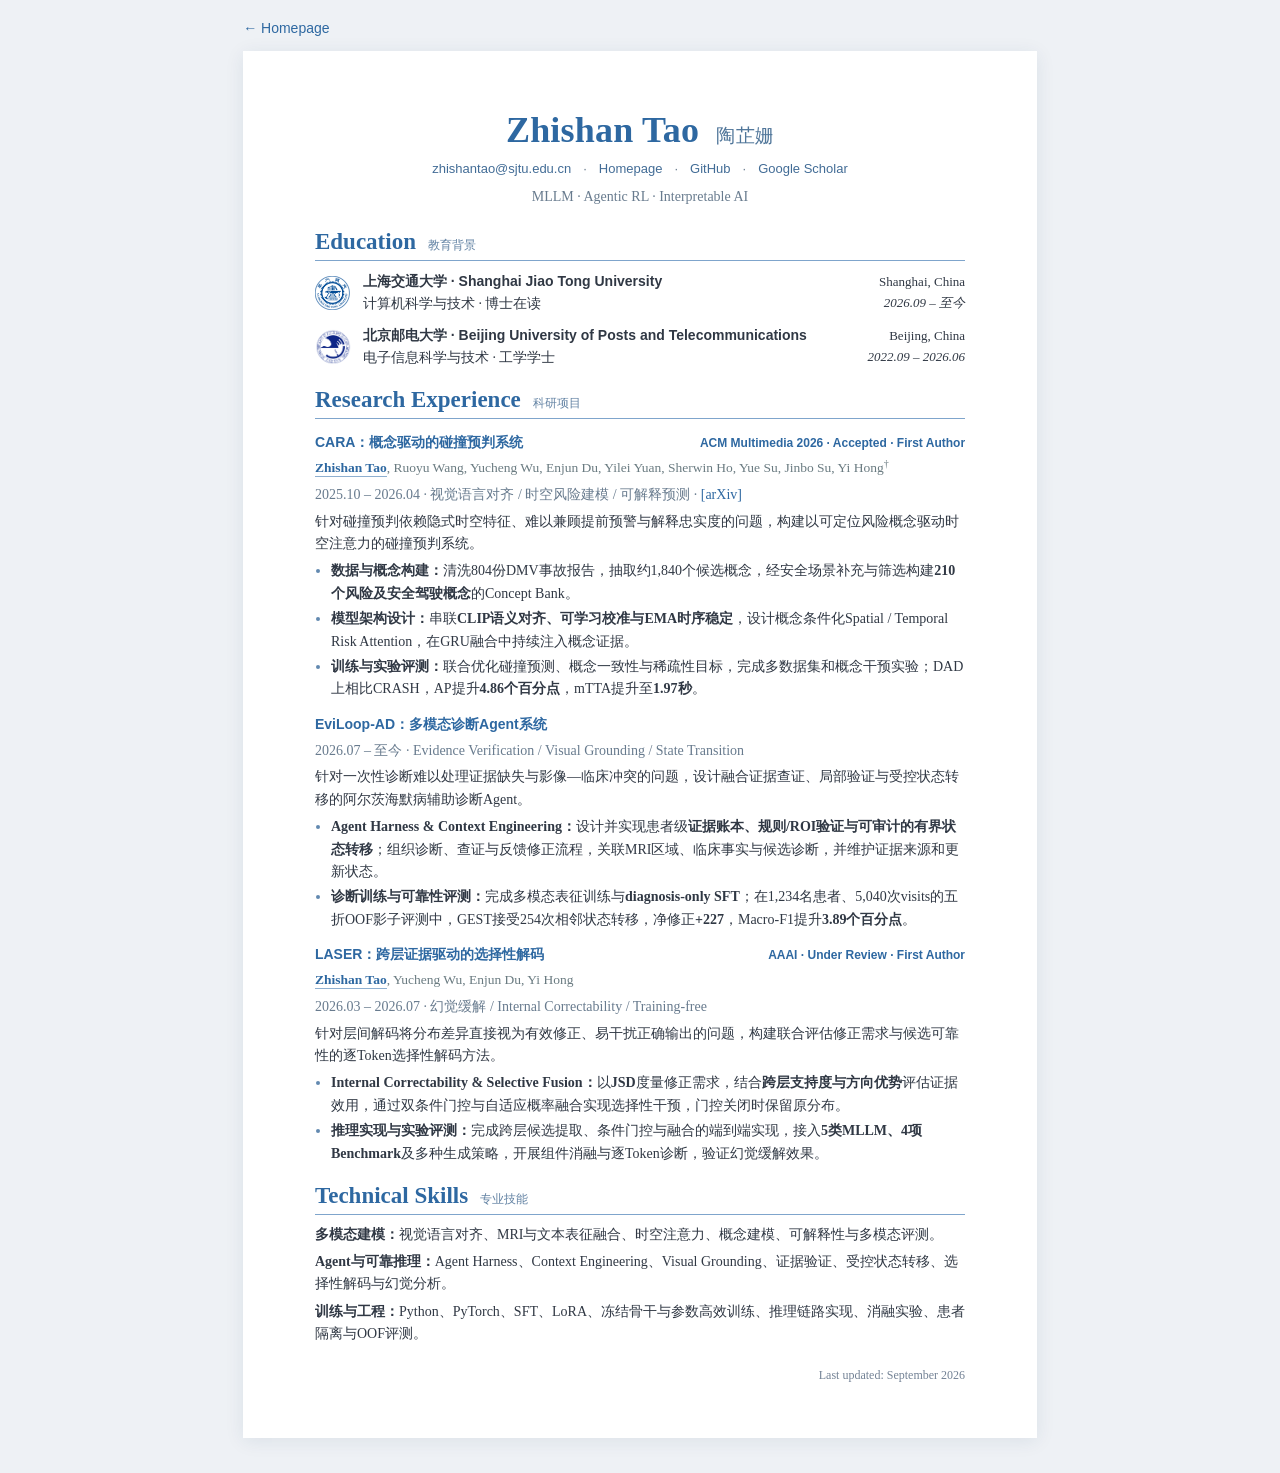
==== commit 3ffda9f7: "Link CARA paper to arXiv" ====
--- a/cv.html
+++ b/cv.html
@@ -22,7 +22,7 @@
   </section>
   <section class="resume-section">
     <h2>Research Experience <span>科研项目</span></h2>
-    <article class="resume-project"><div class="resume-project-title"><h3><a href="projects/cara.html">CARA：概念驱动的碰撞预判系统</a></h3><span class="resume-project-status">ACM Multimedia 2026 · Accepted · First Author</span></div><p class="authors"><strong><a href="https://openreview.net/profile?id=~Zhishan_Tao1">Zhishan Tao</a></strong>, Ruoyu Wang, Yucheng Wu, Enjun Du, Yilei Yuan, Sherwin Ho, Yue Su, Jinbo Su, Yi Hong<sup title="Corresponding author">†</sup></p><p class="section-note">2025.10 – 2026.04 · 视觉语言对齐 / 时空风险建模 / 可解释预测 · <a href="https://doi.org/10.1145/3767308.3835419">[Paper]</a></p><p>针对碰撞预判依赖隐式时空特征、难以兼顾提前预警与解释忠实度的问题，构建以可定位风险概念驱动时空注意力的碰撞预判系统。</p><ul><li><strong>数据与概念构建：</strong>清洗804份DMV事故报告，抽取约1,840个候选概念，经安全场景补充与筛选构建<strong>210个风险及安全驾驶概念</strong>的Concept Bank。</li><li><strong>模型架构设计：</strong>串联<strong>CLIP语义对齐、可学习校准与EMA时序稳定</strong>，设计概念条件化Spatial / Temporal Risk Attention，在GRU融合中持续注入概念证据。</li><li><strong>训练与实验评测：</strong>联合优化碰撞预测、概念一致性与稀疏性目标，完成多数据集和概念干预实验；DAD上相比CRASH，AP提升<strong>4.86个百分点</strong>，mTTA提升至<strong>1.97秒</strong>。</li></ul></article>
+    <article class="resume-project"><div class="resume-project-title"><h3><a href="projects/cara.html">CARA：概念驱动的碰撞预判系统</a></h3><span class="resume-project-status">ACM Multimedia 2026 · Accepted · First Author</span></div><p class="authors"><strong><a href="https://openreview.net/profile?id=~Zhishan_Tao1">Zhishan Tao</a></strong>, Ruoyu Wang, Yucheng Wu, Enjun Du, Yilei Yuan, Sherwin Ho, Yue Su, Jinbo Su, Yi Hong<sup title="Corresponding author">†</sup></p><p class="section-note">2025.10 – 2026.04 · 视觉语言对齐 / 时空风险建模 / 可解释预测 · <a href="https://arxiv.org/abs/2607.22494">[arXiv]</a></p><p>针对碰撞预判依赖隐式时空特征、难以兼顾提前预警与解释忠实度的问题，构建以可定位风险概念驱动时空注意力的碰撞预判系统。</p><ul><li><strong>数据与概念构建：</strong>清洗804份DMV事故报告，抽取约1,840个候选概念，经安全场景补充与筛选构建<strong>210个风险及安全驾驶概念</strong>的Concept Bank。</li><li><strong>模型架构设计：</strong>串联<strong>CLIP语义对齐、可学习校准与EMA时序稳定</strong>，设计概念条件化Spatial / Temporal Risk Attention，在GRU融合中持续注入概念证据。</li><li><strong>训练与实验评测：</strong>联合优化碰撞预测、概念一致性与稀疏性目标，完成多数据集和概念干预实验；DAD上相比CRASH，AP提升<strong>4.86个百分点</strong>，mTTA提升至<strong>1.97秒</strong>。</li></ul></article>
 <article class="resume-project"><h3><a href="projects/eviloop-ad.html">EviLoop-AD：多模态诊断Agent系统</a></h3><p class="section-note">2026.07 – 至今 · Evidence Verification / Visual Grounding / State Transition</p><p>针对一次性诊断难以处理证据缺失与影像—临床冲突的问题，设计融合证据查证、局部验证与受控状态转移的阿尔茨海默病辅助诊断Agent。</p><ul><li><strong>Agent Harness &amp; Context Engineering：</strong>设计并实现患者级<strong>证据账本、规则/ROI验证与可审计的有界状态转移</strong>；组织诊断、查证与反馈修正流程，关联MRI区域、临床事实与候选诊断，并维护证据来源和更新状态。</li><li><strong>诊断训练与可靠性评测：</strong>完成多模态表征训练与<strong>diagnosis-only SFT</strong>；在1,234名患者、5,040次visits的五折OOF影子评测中，GEST接受254次相邻状态转移，净修正<strong>+227</strong>，Macro-F1提升<strong>3.89个百分点</strong>。</li></ul></article>
 <article class="resume-project"><div class="resume-project-title"><h3><a href="projects/laser.html">LASER：跨层证据驱动的选择性解码</a></h3><span class="resume-project-status">AAAI · Under Review · First Author</span></div><p class="authors"><strong><a href="https://openreview.net/profile?id=~Zhishan_Tao1">Zhishan Tao</a></strong>, Yucheng Wu, Enjun Du, Yi Hong</p><p class="section-note">2026.03 – 2026.07 · 幻觉缓解 / Internal Correctability / Training-free</p><p>针对层间解码将分布差异直接视为有效修正、易干扰正确输出的问题，构建联合评估修正需求与候选可靠性的逐Token选择性解码方法。</p><ul><li><strong>Internal Correctability &amp; Selective Fusion：</strong>以<strong>JSD</strong>度量修正需求，结合<strong>跨层支持度与方向优势</strong>评估证据效用，通过双条件门控与自适应概率融合实现选择性干预，门控关闭时保留原分布。</li><li><strong>推理实现与实验评测：</strong>完成跨层候选提取、条件门控与融合的端到端实现，接入<strong>5类MLLM、4项Benchmark</strong>及多种生成策略，开展组件消融与逐Token诊断，验证幻觉缓解效果。</li></ul></article>
   </section>
